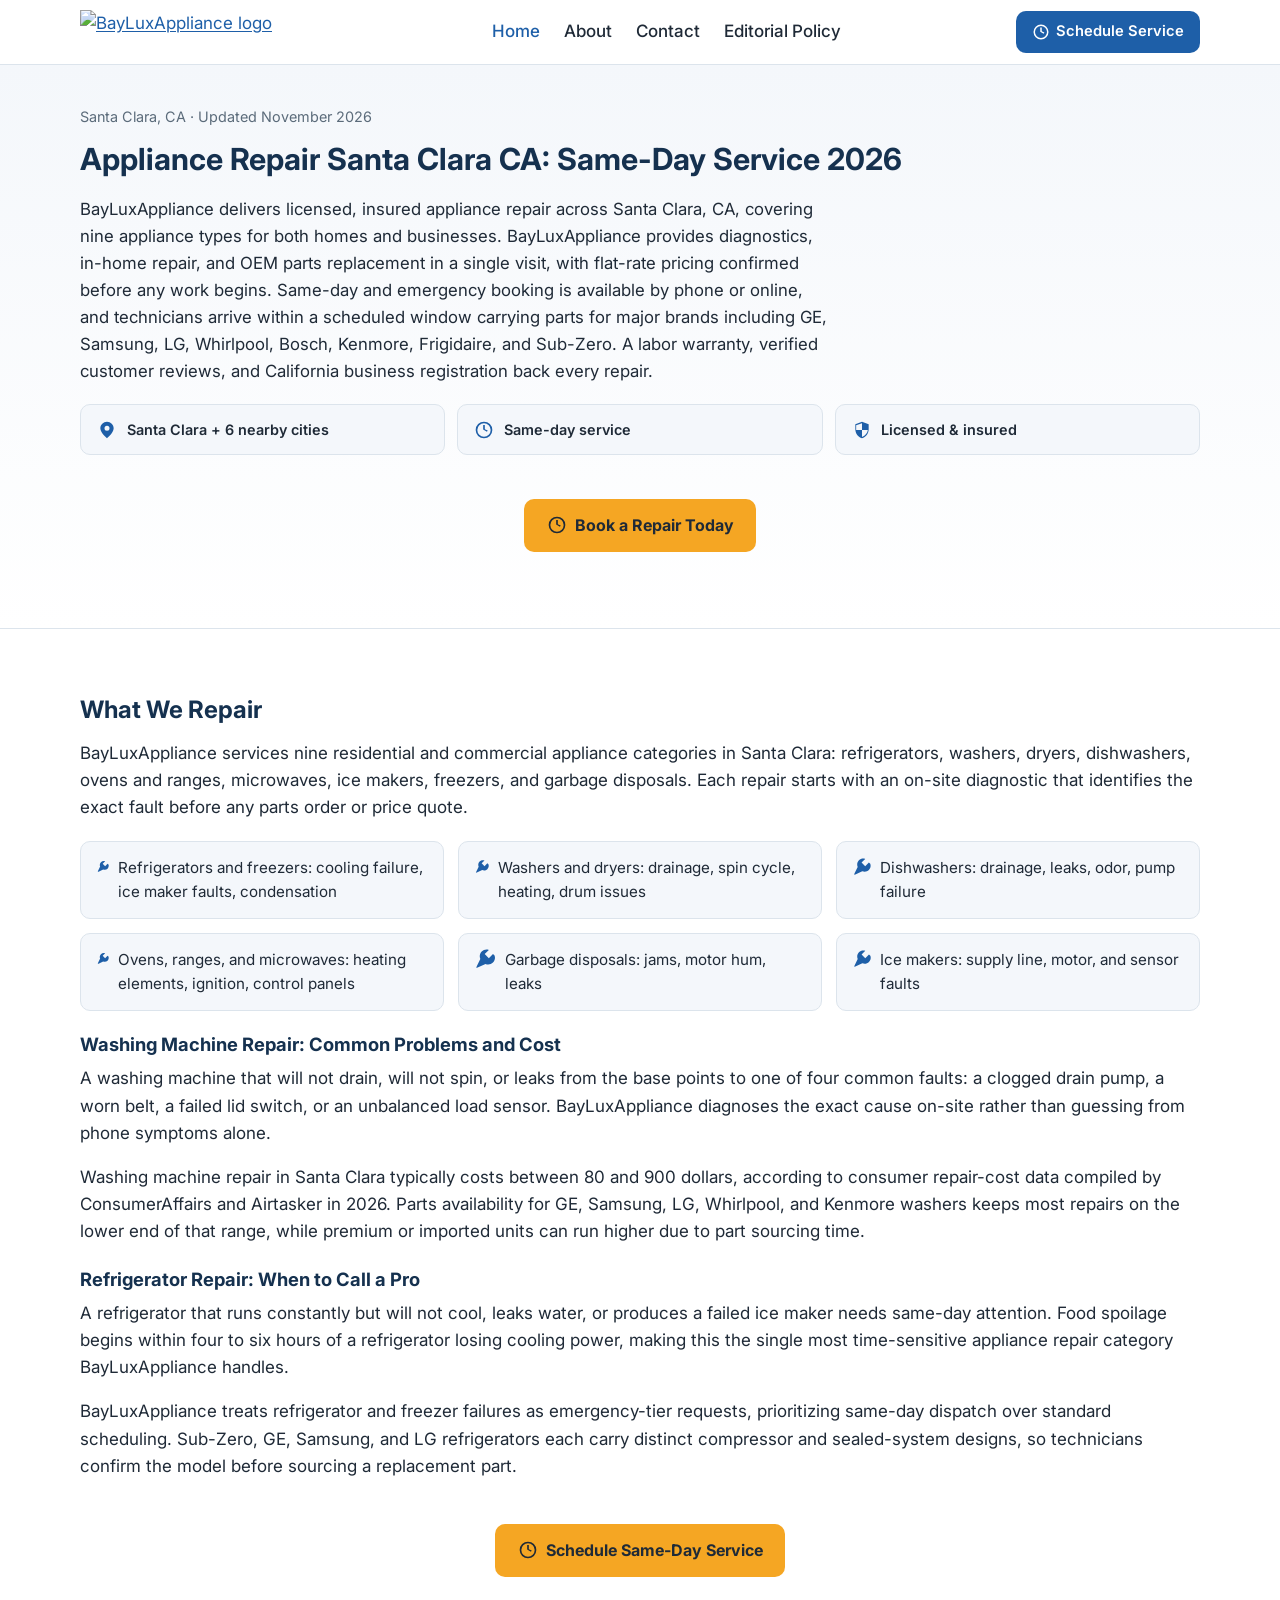
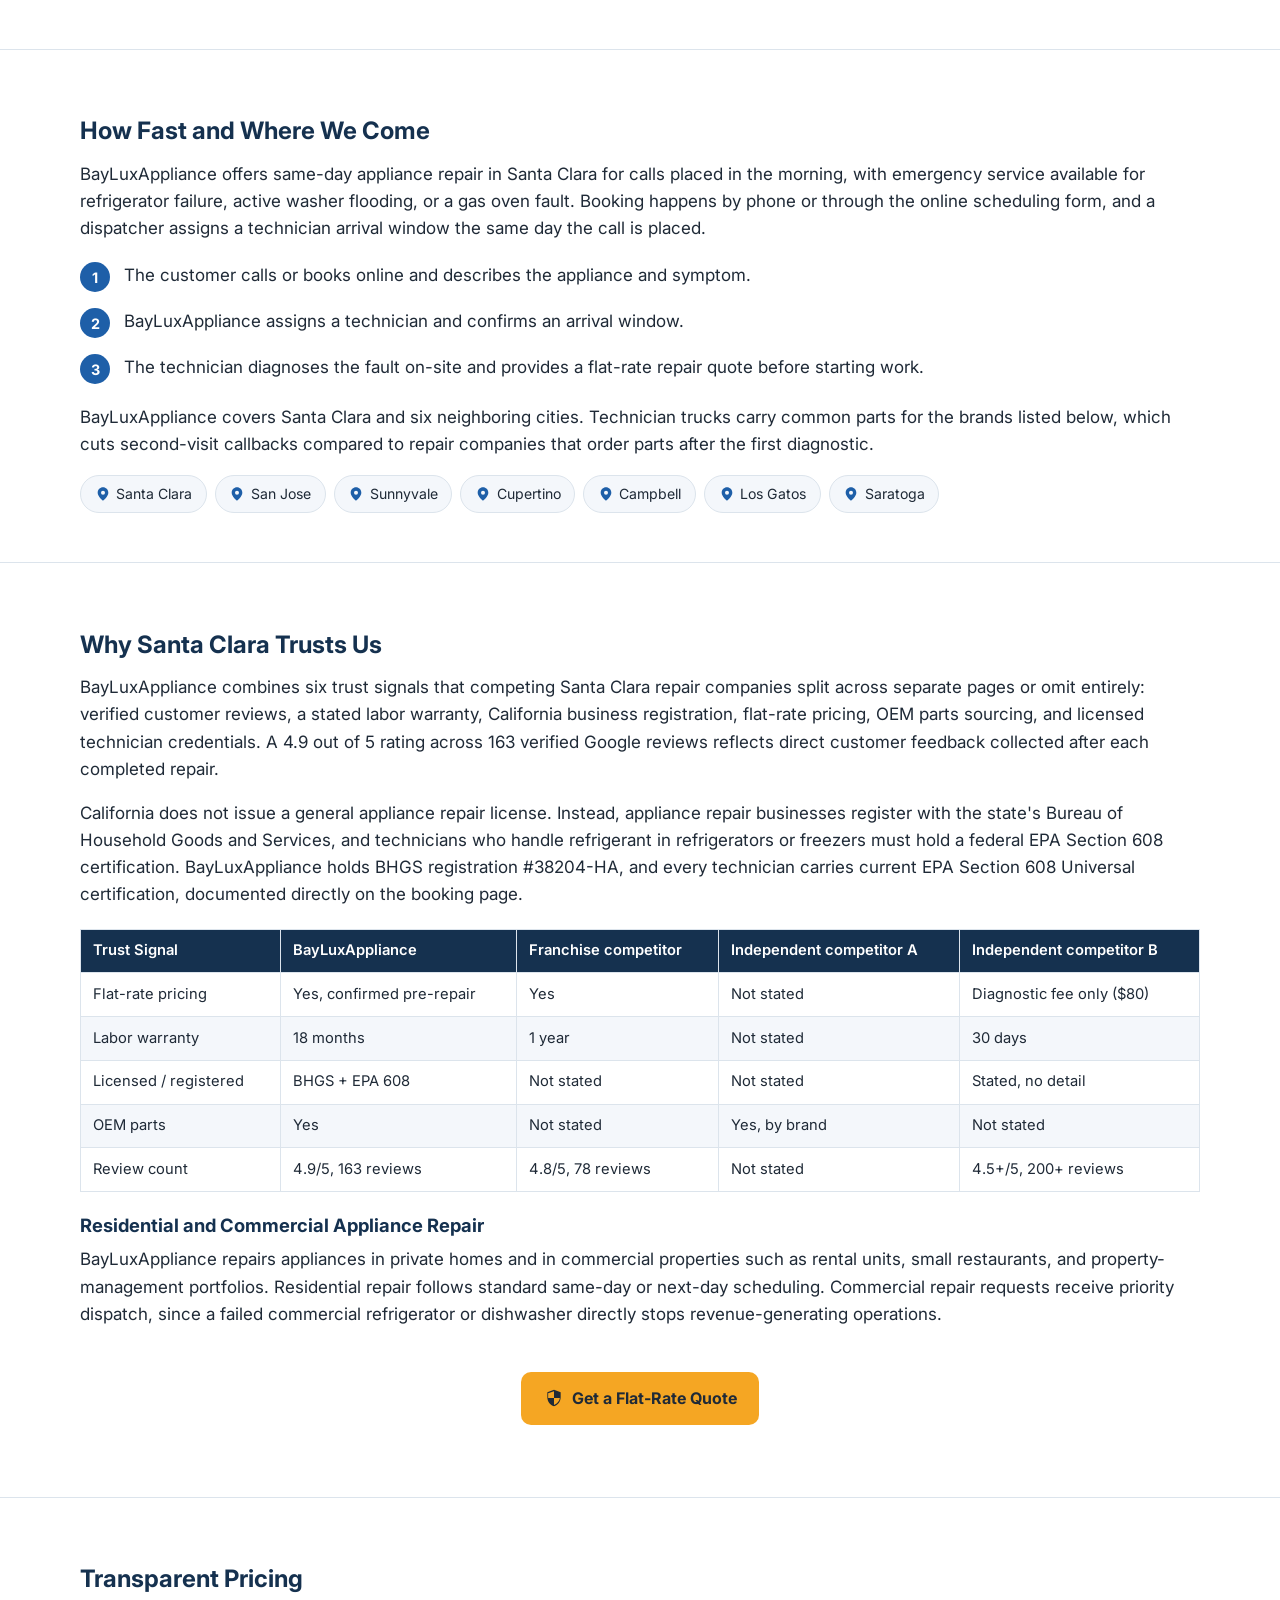
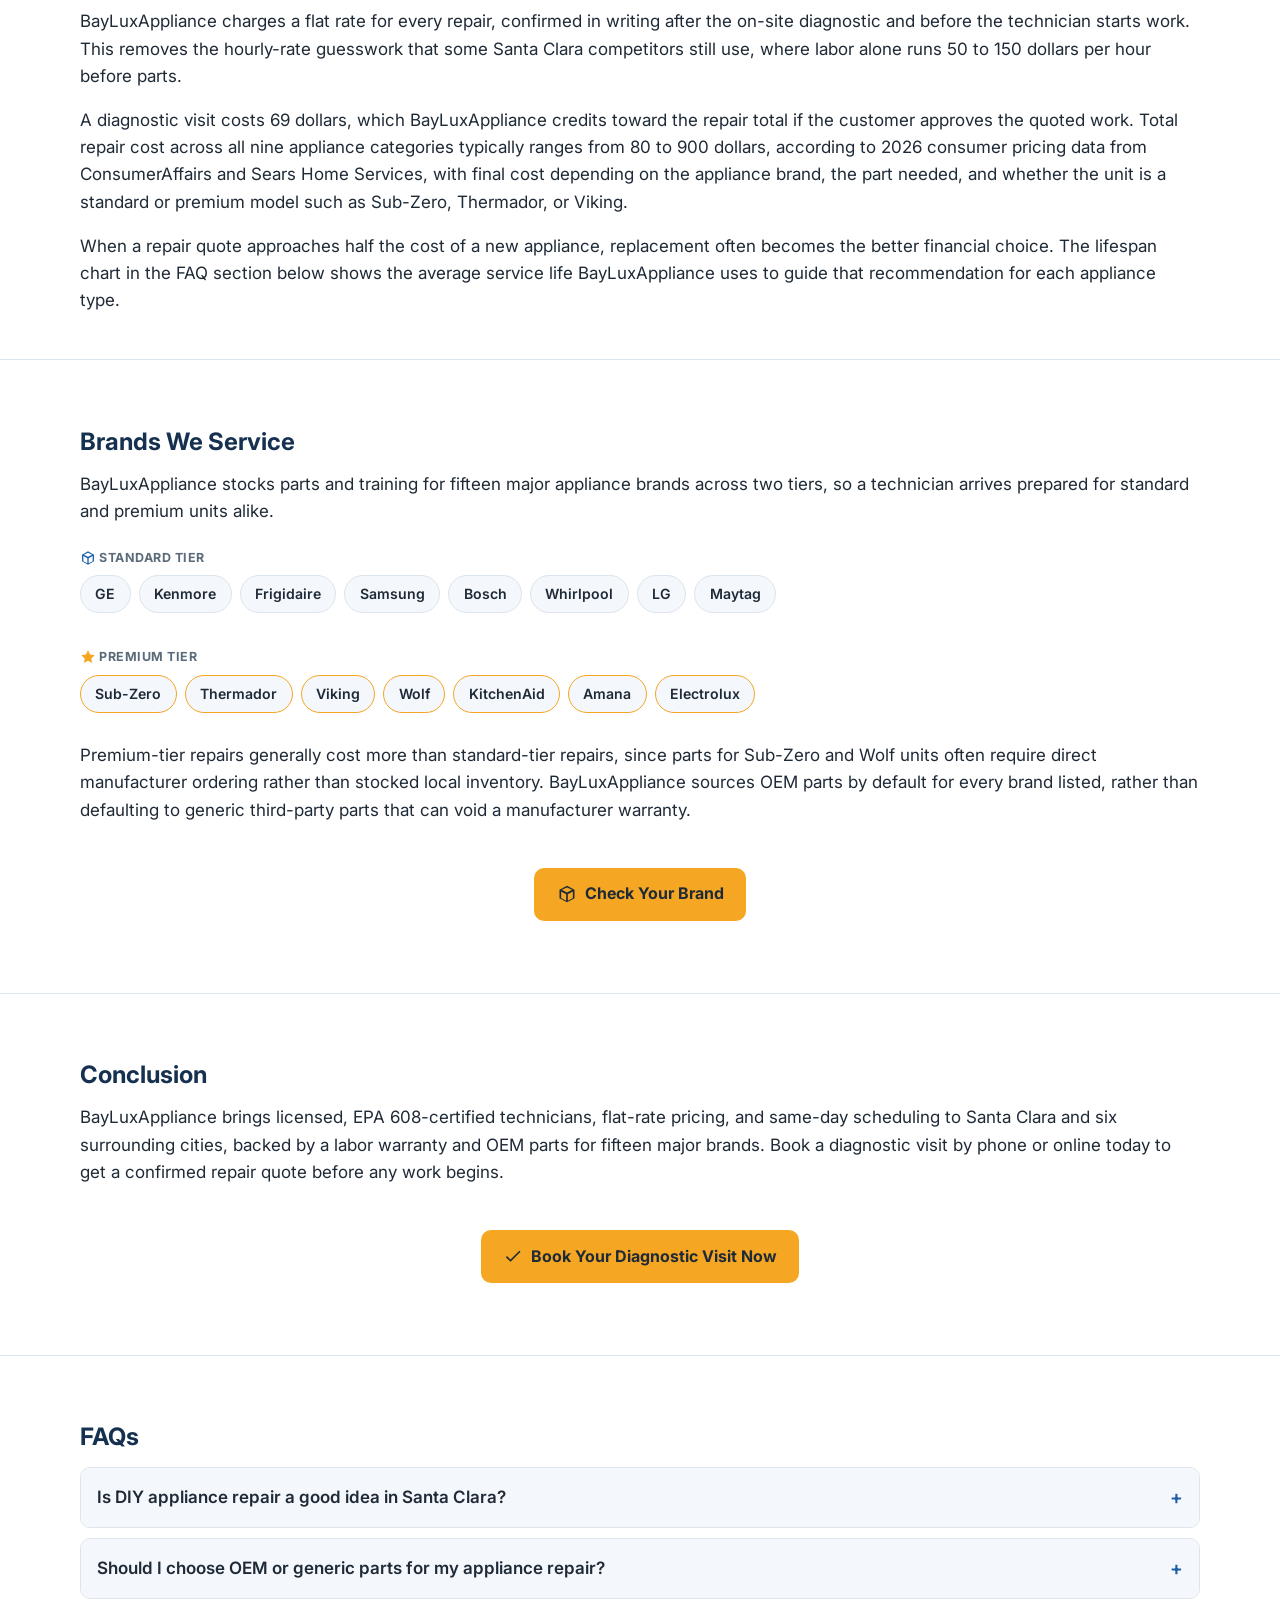
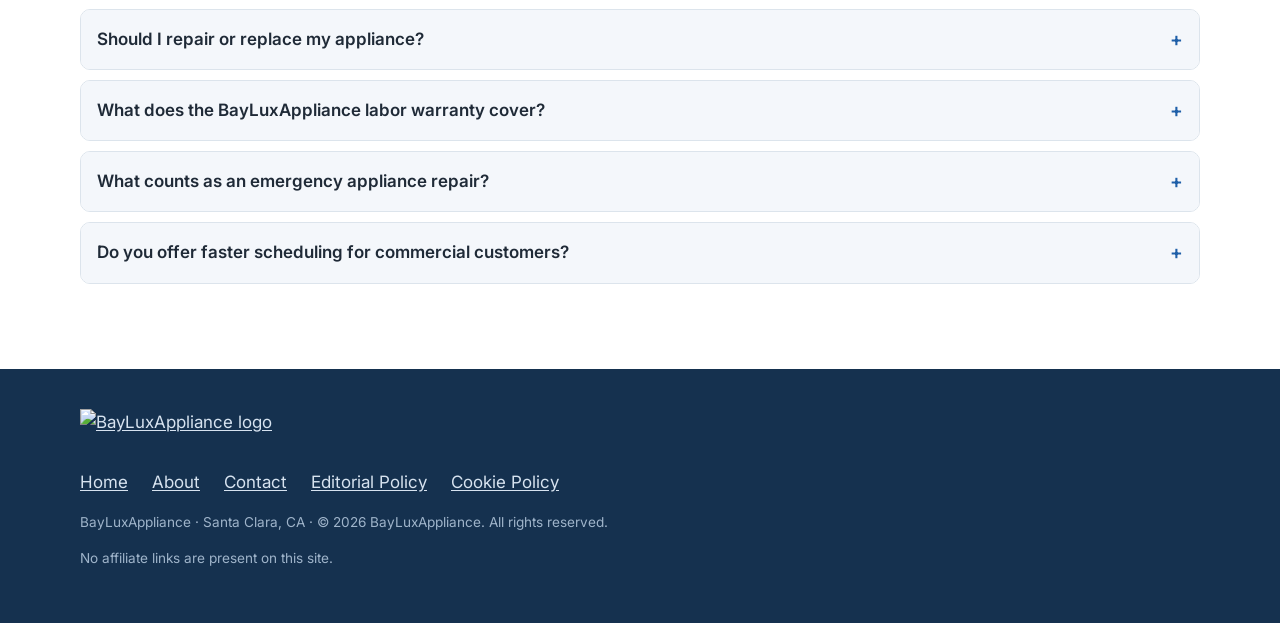
==== index.html @ 7499bbc7 "initial site files" ====
<!doctype html>
<html lang="en">
<head>
<meta charset="utf-8">
<meta name="viewport" content="width=device-width, initial-scale=1">
<title>Santa Clara Appliance Repair | Flat-Rate, Same-Day Techs</title>
<meta name="description" content="Book licensed Santa Clara appliance repair today. Same-day service, flat-rate pricing, parts for every major brand.">
<link rel="canonical" href="https://www.bayluxappliance.com/">
<meta property="og:type" content="website">
<meta property="og:title" content="Santa Clara Appliance Repair | Flat-Rate, Same-Day Techs">
<meta property="og:description" content="Book licensed Santa Clara appliance repair today. Same-day service, flat-rate pricing, parts for every major brand.">
<meta property="og:url" content="https://www.bayluxappliance.com/">
<link rel="icon" type="image/svg+xml" href="images/favicon.svg">
<link rel="stylesheet" href="css/global.css">
<link rel="stylesheet" href="css/ranking.css">
<link rel="preconnect" href="https://fonts.googleapis.com">
<link href="https://fonts.googleapis.com/css2?family=Inter:wght@400;500;600;700&display=swap" rel="stylesheet">
<script type="application/ld+json">
{"@context":"https://schema.org","@type":"Organization","name":"BayLuxAppliance","url":"https://www.bayluxappliance.com/","logo":"https://www.bayluxappliance.com/images/logo.svg","areaServed":["Santa Clara, CA","San Jose, CA","Sunnyvale, CA","Cupertino, CA","Campbell, CA","Los Gatos, CA","Saratoga, CA"]}
</script>
<script type="application/ld+json">
{"@context":"https://schema.org","@type":"WebPage","name":"Appliance Repair Santa Clara CA: Same-Day Service 2026","url":"https://www.bayluxappliance.com/","description":"Book licensed Santa Clara appliance repair today. Same-day service, flat-rate pricing, parts for every major brand.","inLanguage":"en-US","isPartOf":{"@type":"WebSite","name":"BayLuxAppliance","url":"https://www.bayluxappliance.com/"}}
</script>
<script type="application/ld+json">
{"@context":"https://schema.org","@type":"FAQPage","mainEntity":[
{"@type":"Question","name":"Is DIY appliance repair a good idea in Santa Clara?","acceptedAnswer":{"@type":"Answer","text":"DIY repair can void a manufacturer warranty and is not always covered by homeowner insurance. It works for minor fixes only, such as replacing a washing machine lid switch, but gas and electrical appliance faults carry safety risk best left to a licensed technician."}},
{"@type":"Question","name":"Should I choose OEM or generic parts for my appliance repair?","acceptedAnswer":{"@type":"Answer","text":"OEM parts cost more but preserve the manufacturer warranty on brands like GE, Samsung, and Sub-Zero. Generic third-party parts cost less upfront but carry inconsistent warranty coverage and can void the original manufacturer warranty."}},
{"@type":"Question","name":"Should I repair or replace my appliance?","acceptedAnswer":{"@type":"Answer","text":"Replace the appliance once repair cost reaches roughly 50 percent of a new unit's price. Average lifespans guide this decision: washing machine 11 years, clothes dryer 14 years, refrigerator 15 years, electric stove 15 years, dishwasher 10 years, freezer 15 years."}},
{"@type":"Question","name":"What does the BayLuxAppliance labor warranty cover?","acceptedAnswer":{"@type":"Answer","text":"The labor warranty covers both parts and labor on the completed repair. If the same fault recurs within the warranty period, BayLuxAppliance returns at no additional labor charge."}},
{"@type":"Question","name":"What counts as an emergency appliance repair?","acceptedAnswer":{"@type":"Answer","text":"Refrigerator or freezer cooling failure, an actively flooding washer, and a gas oven ignition fault all qualify for emergency same-day dispatch ahead of standard scheduling."}},
{"@type":"Question","name":"Do you offer faster scheduling for commercial customers?","acceptedAnswer":{"@type":"Answer","text":"Yes. Commercial appliance failures receive priority dispatch over standard residential scheduling, since a failed unit in a restaurant or rental property directly halts business operations."}}
]}
</script>
</head>
<body>
<header class="site-header" role="banner">
  <div class="container">
    <a href="/" class="site-logo" aria-label="BayLuxAppliance home">
      <img src="images/logo.svg" alt="BayLuxAppliance logo" class="site-logo__img" height="44" width="238">
    </a>
    <nav class="site-nav" role="navigation" aria-label="Main navigation">
      <a href="/" class="active">Home</a>
      <a href="about/">About</a>
      <a href="contact/">Contact</a>
      <a href="editorial-policy/">Editorial Policy</a>
    </nav>
    <a class="header-cta" href="https://www.appliancepro.care/" rel="noopener">
      <svg class="icon icon--white" viewBox="0 0 24 24" width="18" height="18" aria-hidden="true"><path fill="currentColor" d="M12 2a10 10 0 1 0 0 20 10 10 0 0 0 0-20zm0 2a8 8 0 1 1 0 16 8 8 0 0 1 0-16zm-1 2v5.5l4.5 2.7 1-1.6L13 11V6z"/></svg>
      Schedule Service
    </a>
    <button class="nav-toggle" aria-label="Toggle menu" aria-expanded="false">
      <svg viewBox="0 0 24 24" aria-hidden="true"><path fill="currentColor" d="M3 6h18v2H3zm0 5h18v2H3zm0 5h18v2H3z"/></svg>
    </button>
  </div>
</header>

<main>
<section class="hero">
  <div class="container">
    <p class="hero__meta">Santa Clara, CA &middot; Updated November 2026</p>
    <h1>Appliance Repair Santa Clara CA: Same-Day Service 2026</h1>
    <p class="hero__intro">BayLuxAppliance delivers licensed, insured appliance repair across Santa Clara, CA, covering nine appliance types for both homes and businesses. BayLuxAppliance provides diagnostics, in-home repair, and OEM parts replacement in a single visit, with flat-rate pricing confirmed before any work begins. Same-day and emergency booking is available by phone or online, and technicians arrive within a scheduled window carrying parts for major brands including GE, Samsung, LG, Whirlpool, Bosch, Kenmore, Frigidaire, and Sub-Zero. A labor warranty, verified customer reviews, and California business registration back every repair.</p>
    <div class="trust-badges">
      <span class="trust-badge"><svg class="icon" viewBox="0 0 24 24" width="20" height="20" aria-hidden="true"><path fill="currentColor" d="M12 2c-4.4 0-8 3.6-8 8 0 5.6 8 12 8 12s8-6.4 8-12c0-4.4-3.6-8-8-8zm0 11a3 3 0 1 1 0-6 3 3 0 0 1 0 6z"/></svg> Santa Clara + 6 nearby cities</span>
      <span class="trust-badge"><svg class="icon" viewBox="0 0 24 24" width="20" height="20" aria-hidden="true"><path fill="currentColor" d="M12 2a10 10 0 1 0 0 20 10 10 0 0 0 0-20zm0 2a8 8 0 1 1 0 16 8 8 0 0 1 0-16zm-1 2v5.5l4.5 2.7 1-1.6L13 11V6z"/></svg> Same-day service</span>
      <span class="trust-badge"><svg class="icon" viewBox="0 0 24 24" width="20" height="20" aria-hidden="true"><path fill="currentColor" d="M12 2 4 5v6c0 5 3.4 9.4 8 11 4.6-1.6 8-6 8-11V5zm0 9.99h7c-.5 3.6-2.9 6.8-7 8.3V12H5V6.3l7-2.5z"/></svg> Licensed &amp; insured</span>
    </div>
    <div class="cta-block">
      <a class="cta-button" href="https://www.appliancepro.care/" rel="noopener">
        <svg viewBox="0 0 24 24" width="20" height="20" aria-hidden="true"><path fill="currentColor" d="M12 2a10 10 0 1 0 0 20 10 10 0 0 0 0-20zm0 2a8 8 0 1 1 0 16 8 8 0 0 1 0-16zm-1 2v5.5l4.5 2.7 1-1.6L13 11V6z"/></svg>
        Book a Repair Today
      </a>
    </div>
  </div>
</section>

<section class="page-section">
  <div class="container">
    <h2>What We Repair</h2>
    <p>BayLuxAppliance services nine residential and commercial appliance categories in Santa Clara: refrigerators, washers, dryers, dishwashers, ovens and ranges, microwaves, ice makers, freezers, and garbage disposals. Each repair starts with an on-site diagnostic that identifies the exact fault before any parts order or price quote.</p>
    <ul class="service-grid">
      <li><svg class="icon" viewBox="0 0 24 24" width="20" height="20" aria-hidden="true"><path fill="currentColor" d="M21.7 7.3 16.7 12.3 11.7 7.3 16.7 2.3c-2.9-1.1-6.3-.4-8.6 1.9-2.4 2.4-3 6-1.7 9L2 22.4 1.6 24l1.6-.4 9.5-4.4c3 1.3 6.6.7 9-1.7 2.3-2.3 3-5.7 1.9-8.6z"/></svg> Refrigerators and freezers: cooling failure, ice maker faults, condensation</li>
      <li><svg class="icon" viewBox="0 0 24 24" width="20" height="20" aria-hidden="true"><path fill="currentColor" d="M21.7 7.3 16.7 12.3 11.7 7.3 16.7 2.3c-2.9-1.1-6.3-.4-8.6 1.9-2.4 2.4-3 6-1.7 9L2 22.4 1.6 24l1.6-.4 9.5-4.4c3 1.3 6.6.7 9-1.7 2.3-2.3 3-5.7 1.9-8.6z"/></svg> Washers and dryers: drainage, spin cycle, heating, drum issues</li>
      <li><svg class="icon" viewBox="0 0 24 24" width="20" height="20" aria-hidden="true"><path fill="currentColor" d="M21.7 7.3 16.7 12.3 11.7 7.3 16.7 2.3c-2.9-1.1-6.3-.4-8.6 1.9-2.4 2.4-3 6-1.7 9L2 22.4 1.6 24l1.6-.4 9.5-4.4c3 1.3 6.6.7 9-1.7 2.3-2.3 3-5.7 1.9-8.6z"/></svg> Dishwashers: drainage, leaks, odor, pump failure</li>
      <li><svg class="icon" viewBox="0 0 24 24" width="20" height="20" aria-hidden="true"><path fill="currentColor" d="M21.7 7.3 16.7 12.3 11.7 7.3 16.7 2.3c-2.9-1.1-6.3-.4-8.6 1.9-2.4 2.4-3 6-1.7 9L2 22.4 1.6 24l1.6-.4 9.5-4.4c3 1.3 6.6.7 9-1.7 2.3-2.3 3-5.7 1.9-8.6z"/></svg> Ovens, ranges, and microwaves: heating elements, ignition, control panels</li>
      <li><svg class="icon" viewBox="0 0 24 24" width="20" height="20" aria-hidden="true"><path fill="currentColor" d="M21.7 7.3 16.7 12.3 11.7 7.3 16.7 2.3c-2.9-1.1-6.3-.4-8.6 1.9-2.4 2.4-3 6-1.7 9L2 22.4 1.6 24l1.6-.4 9.5-4.4c3 1.3 6.6.7 9-1.7 2.3-2.3 3-5.7 1.9-8.6z"/></svg> Garbage disposals: jams, motor hum, leaks</li>
      <li><svg class="icon" viewBox="0 0 24 24" width="20" height="20" aria-hidden="true"><path fill="currentColor" d="M21.7 7.3 16.7 12.3 11.7 7.3 16.7 2.3c-2.9-1.1-6.3-.4-8.6 1.9-2.4 2.4-3 6-1.7 9L2 22.4 1.6 24l1.6-.4 9.5-4.4c3 1.3 6.6.7 9-1.7 2.3-2.3 3-5.7 1.9-8.6z"/></svg> Ice makers: supply line, motor, and sensor faults</li>
    </ul>

    <h3>Washing Machine Repair: Common Problems and Cost</h3>
    <p>A washing machine that will not drain, will not spin, or leaks from the base points to one of four common faults: a clogged drain pump, a worn belt, a failed lid switch, or an unbalanced load sensor. BayLuxAppliance diagnoses the exact cause on-site rather than guessing from phone symptoms alone.</p>
    <p>Washing machine repair in Santa Clara typically costs between 80 and 900 dollars, according to consumer repair-cost data compiled by ConsumerAffairs and Airtasker in 2026. Parts availability for GE, Samsung, LG, Whirlpool, and Kenmore washers keeps most repairs on the lower end of that range, while premium or imported units can run higher due to part sourcing time.</p>

    <h3>Refrigerator Repair: When to Call a Pro</h3>
    <p>A refrigerator that runs constantly but will not cool, leaks water, or produces a failed ice maker needs same-day attention. Food spoilage begins within four to six hours of a refrigerator losing cooling power, making this the single most time-sensitive appliance repair category BayLuxAppliance handles.</p>
    <p>BayLuxAppliance treats refrigerator and freezer failures as emergency-tier requests, prioritizing same-day dispatch over standard scheduling. Sub-Zero, GE, Samsung, and LG refrigerators each carry distinct compressor and sealed-system designs, so technicians confirm the model before sourcing a replacement part.</p>

    <div class="cta-block">
      <a class="cta-button" href="https://www.appliancepro.care/" rel="noopener">
        <svg viewBox="0 0 24 24" width="20" height="20" aria-hidden="true"><path fill="currentColor" d="M12 2a10 10 0 1 0 0 20 10 10 0 0 0 0-20zm0 2a8 8 0 1 1 0 16 8 8 0 0 1 0-16zm-1 2v5.5l4.5 2.7 1-1.6L13 11V6z"/></svg>
        Schedule Same-Day Service
      </a>
    </div>
  </div>
</section>

<section class="page-section">
  <div class="container">
    <h2>How Fast and Where We Come</h2>
    <p>BayLuxAppliance offers same-day appliance repair in Santa Clara for calls placed in the morning, with emergency service available for refrigerator failure, active washer flooding, or a gas oven fault. Booking happens by phone or through the online scheduling form, and a dispatcher assigns a technician arrival window the same day the call is placed.</p>
    <ol class="steps">
      <li>The customer calls or books online and describes the appliance and symptom.</li>
      <li>BayLuxAppliance assigns a technician and confirms an arrival window.</li>
      <li>The technician diagnoses the fault on-site and provides a flat-rate repair quote before starting work.</li>
    </ol>
    <p>BayLuxAppliance covers Santa Clara and six neighboring cities. Technician trucks carry common parts for the brands listed below, which cuts second-visit callbacks compared to repair companies that order parts after the first diagnostic.</p>
    <ul class="area-chip-list">
      <li class="area-chip"><svg class="icon" viewBox="0 0 24 24" width="16" height="16" aria-hidden="true"><path fill="currentColor" d="M12 2c-4.4 0-8 3.6-8 8 0 5.6 8 12 8 12s8-6.4 8-12c0-4.4-3.6-8-8-8zm0 11a3 3 0 1 1 0-6 3 3 0 0 1 0 6z"/></svg> Santa Clara</li>
      <li class="area-chip"><svg class="icon" viewBox="0 0 24 24" width="16" height="16" aria-hidden="true"><path fill="currentColor" d="M12 2c-4.4 0-8 3.6-8 8 0 5.6 8 12 8 12s8-6.4 8-12c0-4.4-3.6-8-8-8zm0 11a3 3 0 1 1 0-6 3 3 0 0 1 0 6z"/></svg> San Jose</li>
      <li class="area-chip"><svg class="icon" viewBox="0 0 24 24" width="16" height="16" aria-hidden="true"><path fill="currentColor" d="M12 2c-4.4 0-8 3.6-8 8 0 5.6 8 12 8 12s8-6.4 8-12c0-4.4-3.6-8-8-8zm0 11a3 3 0 1 1 0-6 3 3 0 0 1 0 6z"/></svg> Sunnyvale</li>
      <li class="area-chip"><svg class="icon" viewBox="0 0 24 24" width="16" height="16" aria-hidden="true"><path fill="currentColor" d="M12 2c-4.4 0-8 3.6-8 8 0 5.6 8 12 8 12s8-6.4 8-12c0-4.4-3.6-8-8-8zm0 11a3 3 0 1 1 0-6 3 3 0 0 1 0 6z"/></svg> Cupertino</li>
      <li class="area-chip"><svg class="icon" viewBox="0 0 24 24" width="16" height="16" aria-hidden="true"><path fill="currentColor" d="M12 2c-4.4 0-8 3.6-8 8 0 5.6 8 12 8 12s8-6.4 8-12c0-4.4-3.6-8-8-8zm0 11a3 3 0 1 1 0-6 3 3 0 0 1 0 6z"/></svg> Campbell</li>
      <li class="area-chip"><svg class="icon" viewBox="0 0 24 24" width="16" height="16" aria-hidden="true"><path fill="currentColor" d="M12 2c-4.4 0-8 3.6-8 8 0 5.6 8 12 8 12s8-6.4 8-12c0-4.4-3.6-8-8-8zm0 11a3 3 0 1 1 0-6 3 3 0 0 1 0 6z"/></svg> Los Gatos</li>
      <li class="area-chip"><svg class="icon" viewBox="0 0 24 24" width="16" height="16" aria-hidden="true"><path fill="currentColor" d="M12 2c-4.4 0-8 3.6-8 8 0 5.6 8 12 8 12s8-6.4 8-12c0-4.4-3.6-8-8-8zm0 11a3 3 0 1 1 0-6 3 3 0 0 1 0 6z"/></svg> Saratoga</li>
    </ul>
  </div>
</section>

<section class="page-section">
  <div class="container">
    <h2>Why Santa Clara Trusts Us</h2>
    <p>BayLuxAppliance combines six trust signals that competing Santa Clara repair companies split across separate pages or omit entirely: verified customer reviews, a stated labor warranty, California business registration, flat-rate pricing, OEM parts sourcing, and licensed technician credentials. A 4.9 out of 5 rating across 163 verified Google reviews reflects direct customer feedback collected after each completed repair.</p>
    <p>California does not issue a general appliance repair license. Instead, appliance repair businesses register with the state's Bureau of Household Goods and Services, and technicians who handle refrigerant in refrigerators or freezers must hold a federal EPA Section 608 certification. BayLuxAppliance holds BHGS registration #38204-HA, and every technician carries current EPA Section 608 Universal certification, documented directly on the booking page.</p>

    <div class="table-wrap">
      <table class="data-table">
        <thead>
          <tr><th>Trust Signal</th><th>BayLuxAppliance</th><th>Franchise competitor</th><th>Independent competitor A</th><th>Independent competitor B</th></tr>
        </thead>
        <tbody>
          <tr><td>Flat-rate pricing</td><td>Yes, confirmed pre-repair</td><td>Yes</td><td>Not stated</td><td>Diagnostic fee only ($80)</td></tr>
          <tr><td>Labor warranty</td><td>18 months</td><td>1 year</td><td>Not stated</td><td>30 days</td></tr>
          <tr><td>Licensed / registered</td><td>BHGS + EPA 608</td><td>Not stated</td><td>Not stated</td><td>Stated, no detail</td></tr>
          <tr><td>OEM parts</td><td>Yes</td><td>Not stated</td><td>Yes, by brand</td><td>Not stated</td></tr>
          <tr><td>Review count</td><td>4.9/5, 163 reviews</td><td>4.8/5, 78 reviews</td><td>Not stated</td><td>4.5+/5, 200+ reviews</td></tr>
        </tbody>
      </table>
    </div>

    <h3>Residential and Commercial Appliance Repair</h3>
    <p>BayLuxAppliance repairs appliances in private homes and in commercial properties such as rental units, small restaurants, and property-management portfolios. Residential repair follows standard same-day or next-day scheduling. Commercial repair requests receive priority dispatch, since a failed commercial refrigerator or dishwasher directly stops revenue-generating operations.</p>

    <div class="cta-block">
      <a class="cta-button" href="https://www.appliancepro.care/" rel="noopener">
        <svg viewBox="0 0 24 24" width="20" height="20" aria-hidden="true"><path fill="currentColor" d="M12 2 4 5v6c0 5 3.4 9.4 8 11 4.6-1.6 8-6 8-11V5zm0 9.99h7c-.5 3.6-2.9 6.8-7 8.3V12H5V6.3l7-2.5z"/></svg>
        Get a Flat-Rate Quote
      </a>
    </div>
  </div>
</section>

<section class="page-section">
  <div class="container">
    <h2>Transparent Pricing</h2>
    <p>BayLuxAppliance charges a flat rate for every repair, confirmed in writing after the on-site diagnostic and before the technician starts work. This removes the hourly-rate guesswork that some Santa Clara competitors still use, where labor alone runs 50 to 150 dollars per hour before parts.</p>
    <p>A diagnostic visit costs 69 dollars, which BayLuxAppliance credits toward the repair total if the customer approves the quoted work. Total repair cost across all nine appliance categories typically ranges from 80 to 900 dollars, according to 2026 consumer pricing data from ConsumerAffairs and Sears Home Services, with final cost depending on the appliance brand, the part needed, and whether the unit is a standard or premium model such as Sub-Zero, Thermador, or Viking.</p>
    <p>When a repair quote approaches half the cost of a new appliance, replacement often becomes the better financial choice. The lifespan chart in the FAQ section below shows the average service life BayLuxAppliance uses to guide that recommendation for each appliance type.</p>
  </div>
</section>

<section class="page-section">
  <div class="container">
    <h2>Brands We Service</h2>
    <p>BayLuxAppliance stocks parts and training for fifteen major appliance brands across two tiers, so a technician arrives prepared for standard and premium units alike.</p>

    <div class="brand-tier">
      <span class="brand-tier__label"><svg class="icon" viewBox="0 0 24 24" width="16" height="16" aria-hidden="true"><path fill="currentColor" d="M12 2 3 7v10l9 5 9-5V7zm0 2.3L18.2 7 12 10.3 5.8 7zM5 9l6 3.3V20l-6-3.3zm14 0v7.7L13 20v-7.7z"/></svg> Standard tier</span>
      <ul class="brand-chip-list">
        <li class="brand-chip">GE</li><li class="brand-chip">Kenmore</li><li class="brand-chip">Frigidaire</li>
        <li class="brand-chip">Samsung</li><li class="brand-chip">Bosch</li><li class="brand-chip">Whirlpool</li>
        <li class="brand-chip">LG</li><li class="brand-chip">Maytag</li>
      </ul>
    </div>
    <div class="brand-tier">
      <span class="brand-tier__label"><svg class="icon icon--accent" viewBox="0 0 24 24" width="16" height="16" aria-hidden="true"><path fill="currentColor" d="m12 2 3.1 6.3 6.9 1-5 4.9 1.2 6.9L12 17.8 5.8 21.1 7 14.2l-5-4.9 6.9-1z"/></svg> Premium tier</span>
      <ul class="brand-chip-list">
        <li class="brand-chip brand-chip--premium">Sub-Zero</li><li class="brand-chip brand-chip--premium">Thermador</li>
        <li class="brand-chip brand-chip--premium">Viking</li><li class="brand-chip brand-chip--premium">Wolf</li>
        <li class="brand-chip brand-chip--premium">KitchenAid</li><li class="brand-chip brand-chip--premium">Amana</li>
        <li class="brand-chip brand-chip--premium">Electrolux</li>
      </ul>
    </div>
    <p>Premium-tier repairs generally cost more than standard-tier repairs, since parts for Sub-Zero and Wolf units often require direct manufacturer ordering rather than stocked local inventory. BayLuxAppliance sources OEM parts by default for every brand listed, rather than defaulting to generic third-party parts that can void a manufacturer warranty.</p>

    <div class="cta-block">
      <a class="cta-button" href="https://www.appliancepro.care/" rel="noopener">
        <svg viewBox="0 0 24 24" width="20" height="20" aria-hidden="true"><path fill="currentColor" d="M12 2 3 7v10l9 5 9-5V7zm0 2.3L18.2 7 12 10.3 5.8 7zM5 9l6 3.3V20l-6-3.3zm14 0v7.7L13 20v-7.7z"/></svg>
        Check Your Brand
      </a>
    </div>
  </div>
</section>

<section class="page-section">
  <div class="container">
    <h2>Conclusion</h2>
    <p>BayLuxAppliance brings licensed, EPA 608-certified technicians, flat-rate pricing, and same-day scheduling to Santa Clara and six surrounding cities, backed by a labor warranty and OEM parts for fifteen major brands. Book a diagnostic visit by phone or online today to get a confirmed repair quote before any work begins.</p>
    <div class="cta-block">
      <a class="cta-button" href="https://www.appliancepro.care/" rel="noopener">
        <svg viewBox="0 0 24 24" width="20" height="20" aria-hidden="true"><path fill="currentColor" d="M9.0 16.2 4.8 12l-1.4 1.4L9 19 21 7l-1.4-1.4z"/></svg>
        Book Your Diagnostic Visit Now
      </a>
    </div>
  </div>
</section>

<section class="page-section">
  <div class="container">
    <h2>FAQs</h2>

    <details class="faq-item">
      <summary>Is DIY appliance repair a good idea in Santa Clara?</summary>
      <p>DIY repair can void a manufacturer warranty and is not always covered by homeowner insurance. It works for minor fixes only, such as replacing a washing machine lid switch, but gas and electrical appliance faults carry safety risk best left to a licensed technician.</p>
    </details>

    <details class="faq-item">
      <summary>Should I choose OEM or generic parts for my appliance repair?</summary>
      <p>OEM parts cost more but preserve the manufacturer warranty on brands like GE, Samsung, and Sub-Zero. Generic third-party parts cost less upfront but carry inconsistent warranty coverage and can void the original manufacturer warranty.</p>
    </details>

    <details class="faq-item">
      <summary>Should I repair or replace my appliance?</summary>
      <p>Replace the appliance once repair cost reaches roughly 50 percent of a new unit's price. Average lifespans guide this decision, shown in the table below.</p>
      <div class="table-wrap">
        <table class="data-table">
          <thead><tr><th>Appliance</th><th>Average Lifespan</th></tr></thead>
          <tbody>
            <tr><td>Washing machine</td><td>11 years</td></tr>
            <tr><td>Clothes dryer</td><td>14 years</td></tr>
            <tr><td>Refrigerator</td><td>15 years</td></tr>
            <tr><td>Electric stove / gas oven</td><td>15 years</td></tr>
            <tr><td>Dishwasher</td><td>10 years</td></tr>
            <tr><td>Freezer</td><td>15 years</td></tr>
          </tbody>
        </table>
      </div>
    </details>

    <details class="faq-item">
      <summary>What does the BayLuxAppliance labor warranty cover?</summary>
      <p>An 18-month labor and parts warranty covers every completed repair. If the same fault recurs within that window, BayLuxAppliance returns at no additional labor charge.</p>
    </details>

    <details class="faq-item">
      <summary>What counts as an emergency appliance repair?</summary>
      <p>Refrigerator or freezer cooling failure, an actively flooding washer, and a gas oven ignition fault all qualify for emergency same-day dispatch ahead of standard scheduling.</p>
    </details>

    <details class="faq-item">
      <summary>Do you offer faster scheduling for commercial customers?</summary>
      <p>Yes. Commercial appliance failures receive priority dispatch over standard residential scheduling, since a failed unit in a restaurant or rental property directly halts business operations.</p>
    </details>
  </div>
</section>

</main>
<footer class="site-footer" role="contentinfo">
  <div class="container">
    <a href="/" class="site-logo" aria-label="BayLuxAppliance home">
      <img src="images/logo-footer.svg" alt="BayLuxAppliance logo" class="site-logo__img" height="36" width="195">
    </a>
    <ul class="footer-links">
      <li><a href="/">Home</a></li>
      <li><a href="about/">About</a></li>
      <li><a href="contact/">Contact</a></li>
      <li><a href="editorial-policy/">Editorial Policy</a></li>
      <li><a href="cookie-policy/">Cookie Policy</a></li>
    </ul>
    <p class="footer-note">BayLuxAppliance &middot; Santa Clara, CA &middot; &copy; 2026 BayLuxAppliance. All rights reserved.</p>
    <p class="footer-note">No affiliate links are present on this site.</p>
  </div>
</footer>

<script src="js/nav.js"></script>
</body>
</html>
---- css/global.css ----
:root {
  --max-width: 1160px;
  --color-primary: #1E5FA8;
  --color-primary-dark: #15314F;
  --color-accent: #F5A623;
  --color-text: #1F2A37;
  --color-muted: #5B6B7A;
  --color-bg: #FFFFFF;
  --color-bg-alt: #F4F7FB;
  --color-border: #DCE4EC;
  --radius: 10px;
  --font-base: 'Inter', -apple-system, BlinkMacSystemFont, 'Segoe UI', Arial, sans-serif;
}

*, *::before, *::after { box-sizing: border-box; }

html { -webkit-text-size-adjust: 100%; }

body {
  margin: 0;
  font-family: var(--font-base);
  font-size: 17px;
  line-height: 1.6;
  color: var(--color-text);
  background: var(--color-bg);
}

h1, h2, h3, h4 {
  font-family: var(--font-base);
  font-weight: 700;
  color: var(--color-primary-dark);
  line-height: 1.25;
}

h1 { font-size: 1.9rem; margin: 0 0 0.6em; }
h2 { font-size: 1.5rem; margin: 1.6em 0 0.6em; }
h3 { font-size: 1.15rem; margin: 1.2em 0 0.5em; }

p { margin: 0 0 1em; }

a { color: var(--color-primary); text-decoration: underline; text-underline-offset: 2px; }
a:hover { color: var(--color-primary-dark); }

.container {
  max-width: var(--max-width);
  margin: 0 auto;
  padding: 0 1.25rem;
}

ul, ol { padding-left: 1.3em; }
li { margin-bottom: 0.4em; }

img { max-width: 100%; height: auto; }

/* Header */
.site-header {
  border-bottom: 1px solid var(--color-border);
  background: var(--color-bg);
  position: sticky;
  top: 0;
  z-index: 50;
}
.site-header .container {
  height: 64px;
  display: flex;
  align-items: center;
  justify-content: space-between;
  gap: 1rem;
}
.site-logo { display: flex; align-items: center; }
.site-logo__img { height: 44px; width: auto; display: block; }

.site-nav { display: none; }
.site-nav.is-open {
  display: flex;
  flex-direction: column;
  position: absolute;
  top: 64px; left: 0; right: 0;
  background: var(--color-bg);
  border-bottom: 1px solid var(--color-border);
  padding: 0.5rem 1.25rem 1rem;
}
.site-nav a { padding: 0.6rem 0; color: var(--color-text); text-decoration: none; font-weight: 500; }
.site-nav a.active { color: var(--color-primary); }

.nav-toggle {
  display: inline-flex;
  align-items: center;
  justify-content: center;
  width: 40px; height: 40px;
  border: 1px solid var(--color-border);
  border-radius: var(--radius);
  background: var(--color-bg);
  cursor: pointer;
}
.nav-toggle svg { width: 20px; height: 20px; color: var(--color-primary-dark); }

.header-cta {
  display: inline-flex;
  align-items: center;
  gap: 0.4rem;
  background: var(--color-primary);
  color: #fff;
  padding: 0.55rem 1rem;
  border-radius: var(--radius);
  font-weight: 600;
  font-size: 0.92rem;
  text-decoration: none;
  white-space: nowrap;
}
.header-cta:hover { background: var(--color-primary-dark); color: #fff; }

@media (min-width: 768px) {
  .site-nav {
    display: flex;
    flex-direction: row;
    position: static;
    border: none;
    padding: 0;
    gap: 1.5rem;
  }
  .nav-toggle { display: none; }
}

/* Footer */
.site-footer {
  background: var(--color-primary-dark);
  color: #D7E3F0;
  margin-top: 3rem;
}
.site-footer .container { padding-top: 2.5rem; padding-bottom: 2.5rem; }
.site-footer a { color: #D7E3F0; text-decoration: underline; }
.site-footer .footer-links { display: flex; flex-wrap: wrap; gap: 1rem 1.5rem; margin: 1rem 0; padding: 0; list-style: none; }
.site-footer .footer-links li { margin: 0; }
.footer-note { font-size: 0.85rem; color: #9FB4CA; }

/* Icons */
.icon { display: inline-block; vertical-align: -4px; color: var(--color-primary); }
.icon--accent { color: var(--color-accent); }
.icon--white { color: #fff; }
---- css/ranking.css ----
/* Hero */
.hero {
  background: linear-gradient(180deg, var(--color-bg-alt) 0%, var(--color-bg) 100%);
  padding: 2.5rem 0 2rem;
  border-bottom: 1px solid var(--color-border);
}
.hero__meta {
  color: var(--color-muted);
  font-size: 0.9rem;
  margin-bottom: 0.75rem;
}
.hero__intro { font-size: 1.05rem; max-width: 68ch; }

/* CTA buttons */
.cta-button {
  display: inline-flex;
  align-items: center;
  gap: 0.5rem;
  background: var(--color-accent);
  color: #1F2A37;
  padding: 0.85rem 1.4rem;
  border-radius: var(--radius);
  font-weight: 700;
  font-size: 1rem;
  text-decoration: none;
  margin: 1rem 0;
}
.cta-button:hover { background: #e2941a; color: #1F2A37; }
.cta-block { text-align: center; margin: 1.75rem 0; }

/* Service grid */
.service-grid {
  display: grid;
  grid-template-columns: repeat(2, 1fr);
  gap: 0.9rem;
  list-style: none;
  padding: 0;
  margin: 1.25rem 0;
}
.service-grid li {
  display: flex;
  align-items: flex-start;
  gap: 0.6rem;
  background: var(--color-bg-alt);
  border: 1px solid var(--color-border);
  border-radius: var(--radius);
  padding: 0.85rem 1rem;
  margin: 0;
  font-size: 0.95rem;
}
@media (min-width: 768px) {
  .service-grid { grid-template-columns: repeat(3, 1fr); }
}

/* Steps */
.steps { list-style: none; padding: 0; margin: 1.25rem 0; counter-reset: step; }
.steps li {
  display: flex;
  gap: 0.9rem;
  margin-bottom: 1rem;
}
.steps li::before {
  counter-increment: step;
  content: counter(step);
  flex: none;
  width: 30px; height: 30px;
  border-radius: 50%;
  background: var(--color-primary);
  color: #fff;
  display: flex; align-items: center; justify-content: center;
  font-weight: 700; font-size: 0.9rem;
}

/* Trust badges */
.trust-badges {
  display: grid;
  grid-template-columns: repeat(2, 1fr);
  gap: 0.75rem;
  margin: 1.25rem 0;
}
.trust-badge {
  display: flex;
  align-items: center;
  gap: 0.6rem;
  background: var(--color-bg-alt);
  border: 1px solid var(--color-border);
  border-radius: var(--radius);
  padding: 0.8rem 1rem;
  font-size: 0.9rem;
  font-weight: 600;
}
@media (min-width: 768px) {
  .trust-badges { grid-template-columns: repeat(3, 1fr); }
}

/* Tables */
.table-wrap { overflow-x: auto; margin: 1.25rem 0; }
table.data-table {
  width: 100%;
  border-collapse: collapse;
  min-width: 560px;
  font-size: 0.92rem;
}
table.data-table th, table.data-table td {
  border: 1px solid var(--color-border);
  padding: 0.6rem 0.75rem;
  text-align: left;
}
table.data-table th {
  background: var(--color-primary-dark);
  color: #fff;
  font-weight: 600;
}
table.data-table tr:nth-child(even) td { background: var(--color-bg-alt); }

/* Brand grid */
.brand-tier { margin: 1rem 0 1.5rem; }
.brand-tier__label {
  display: inline-block;
  font-size: 0.78rem;
  font-weight: 700;
  text-transform: uppercase;
  letter-spacing: 0.04em;
  color: var(--color-muted);
  margin-bottom: 0.5rem;
}
.brand-chip-list { display: flex; flex-wrap: wrap; gap: 0.5rem; padding: 0; margin: 0; list-style: none; }
.brand-chip {
  background: var(--color-bg-alt);
  border: 1px solid var(--color-border);
  border-radius: 999px;
  padding: 0.4rem 0.9rem;
  font-size: 0.88rem;
  font-weight: 600;
}
.brand-chip--premium { border-color: var(--color-accent); }

/* FAQ accordion (no JS) */
.faq-item {
  border: 1px solid var(--color-border);
  border-radius: var(--radius);
  margin-bottom: 0.6rem;
  overflow: hidden;
}
.faq-item summary {
  cursor: pointer;
  padding: 0.9rem 1rem;
  font-weight: 600;
  list-style: none;
  display: flex;
  align-items: center;
  justify-content: space-between;
  background: var(--color-bg-alt);
}
.faq-item summary::-webkit-details-marker { display: none; }
.faq-item summary::after { content: '+'; font-size: 1.2rem; color: var(--color-primary); }
.faq-item[open] summary::after { content: '\2212'; }
.faq-item p { padding: 0 1rem 1rem; margin: 0; }

/* Placeholder notice (visible, so client fills real data before launch) */
.data-placeholder {
  background: #FFF4E5;
  border: 1px dashed var(--color-accent);
  border-radius: 6px;
  padding: 0.1em 0.5em;
  font-style: italic;
  font-size: 0.92em;
}

/* Service area chips */
.area-chip-list { display: flex; flex-wrap: wrap; gap: 0.5rem; padding: 0; margin: 1rem 0; list-style: none; }
.area-chip {
  display: inline-flex; align-items: center; gap: 0.35rem;
  background: var(--color-bg-alt);
  border: 1px solid var(--color-border);
  border-radius: 999px;
  padding: 0.4rem 0.85rem;
  font-size: 0.88rem;
}

section.page-section { padding: 1.75rem 0; }
section.page-section + section.page-section { border-top: 1px solid var(--color-border); }
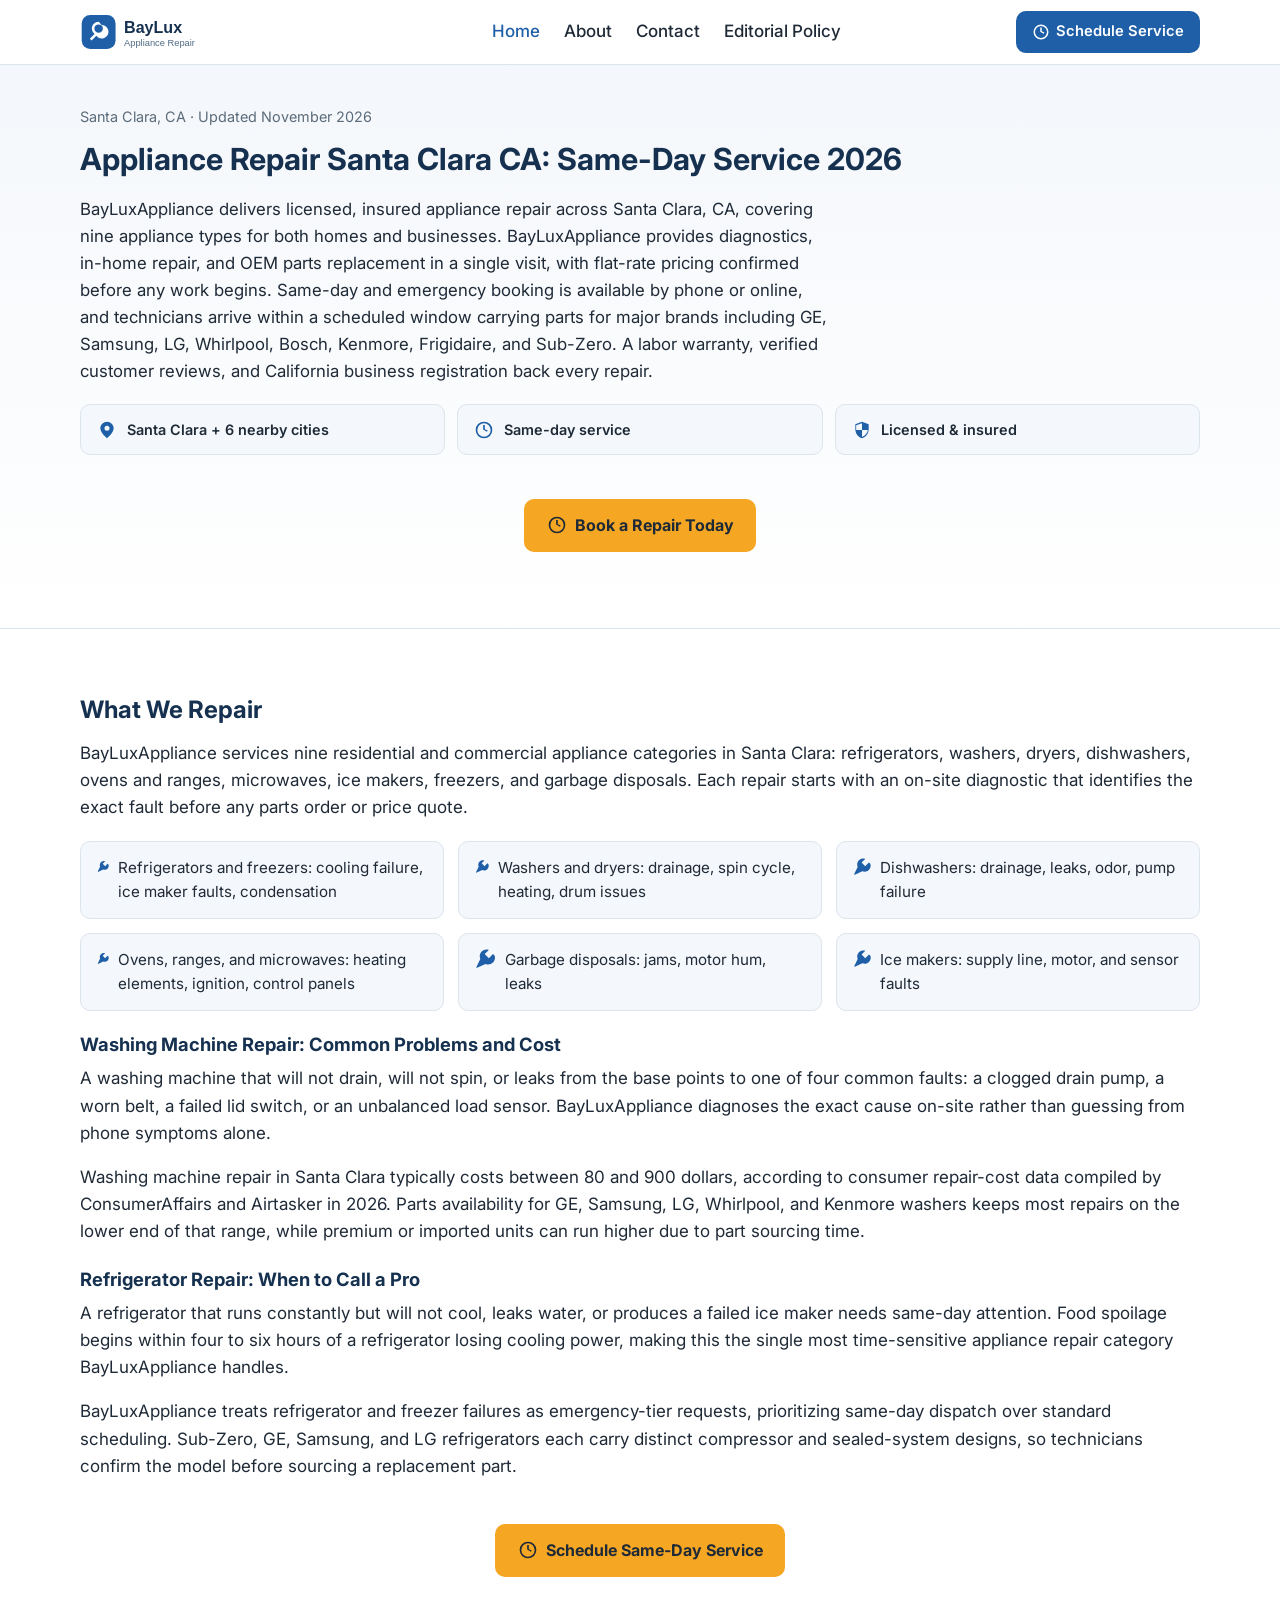
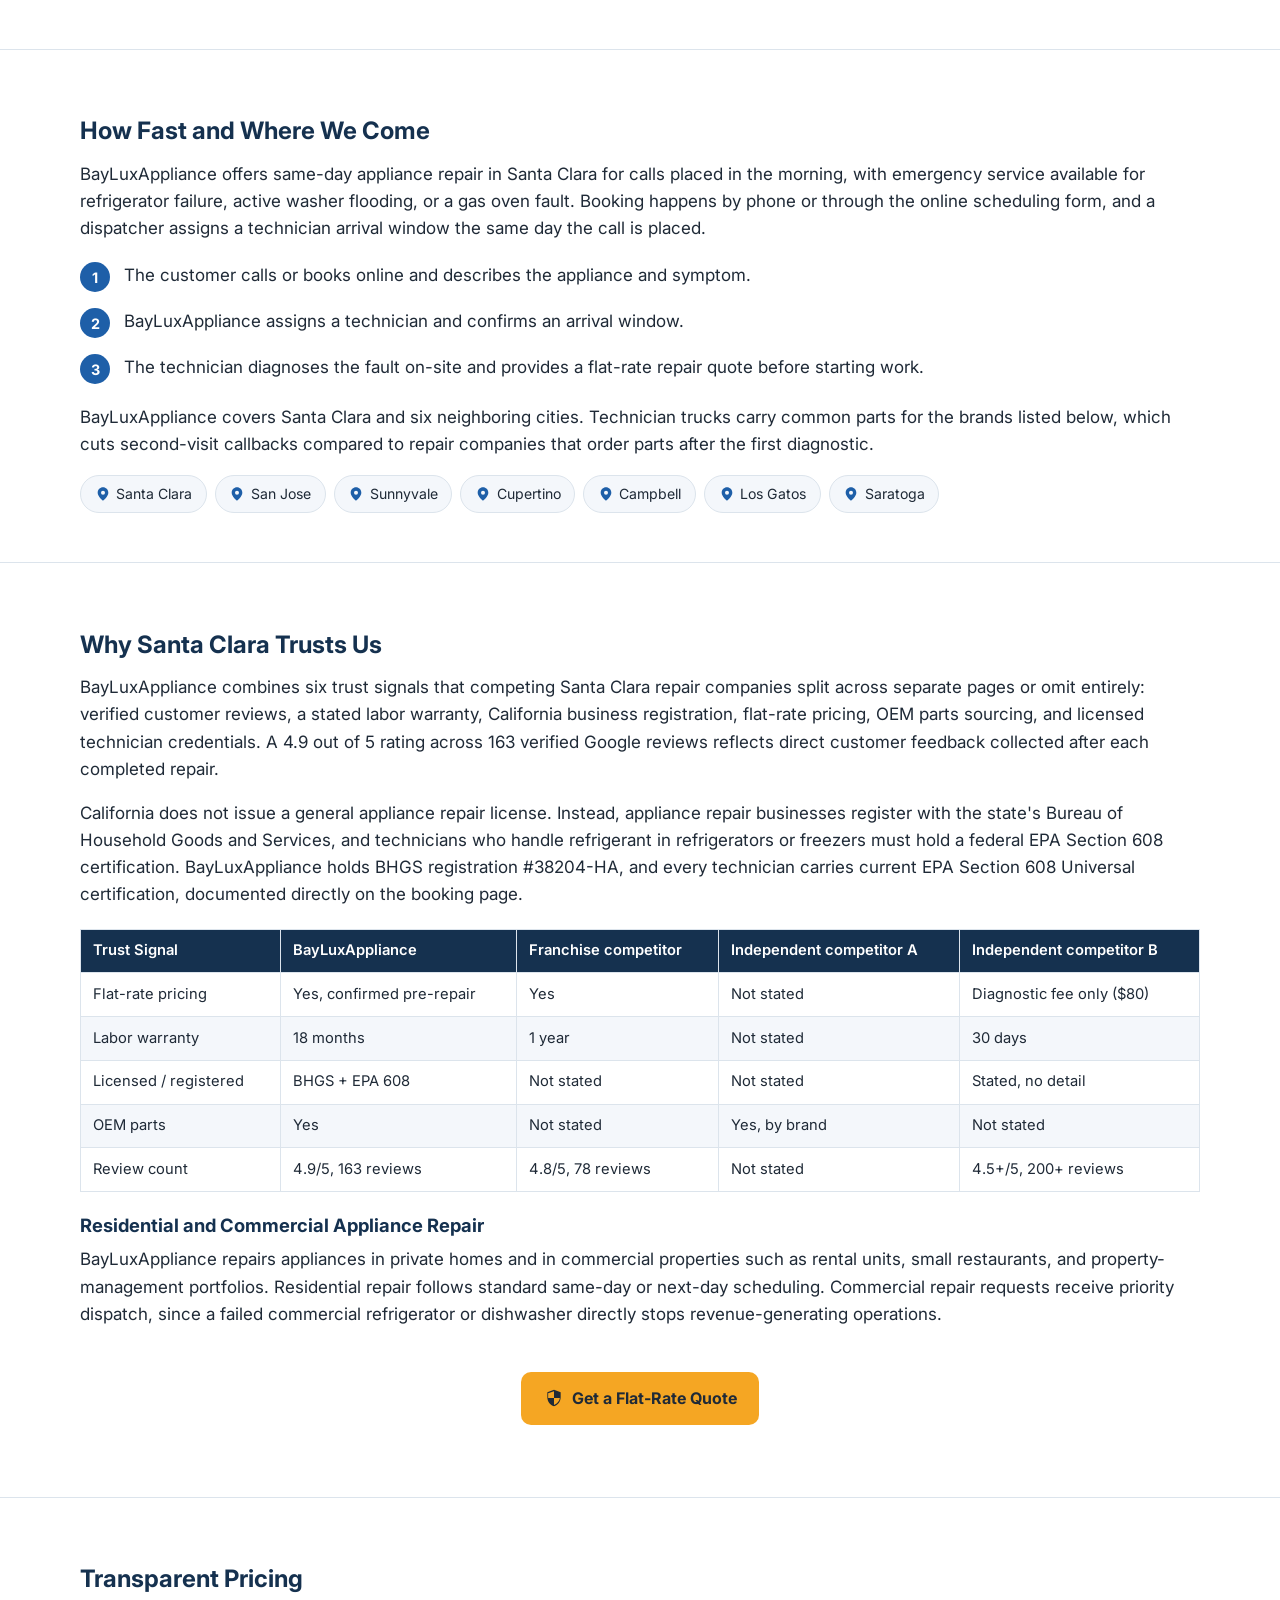
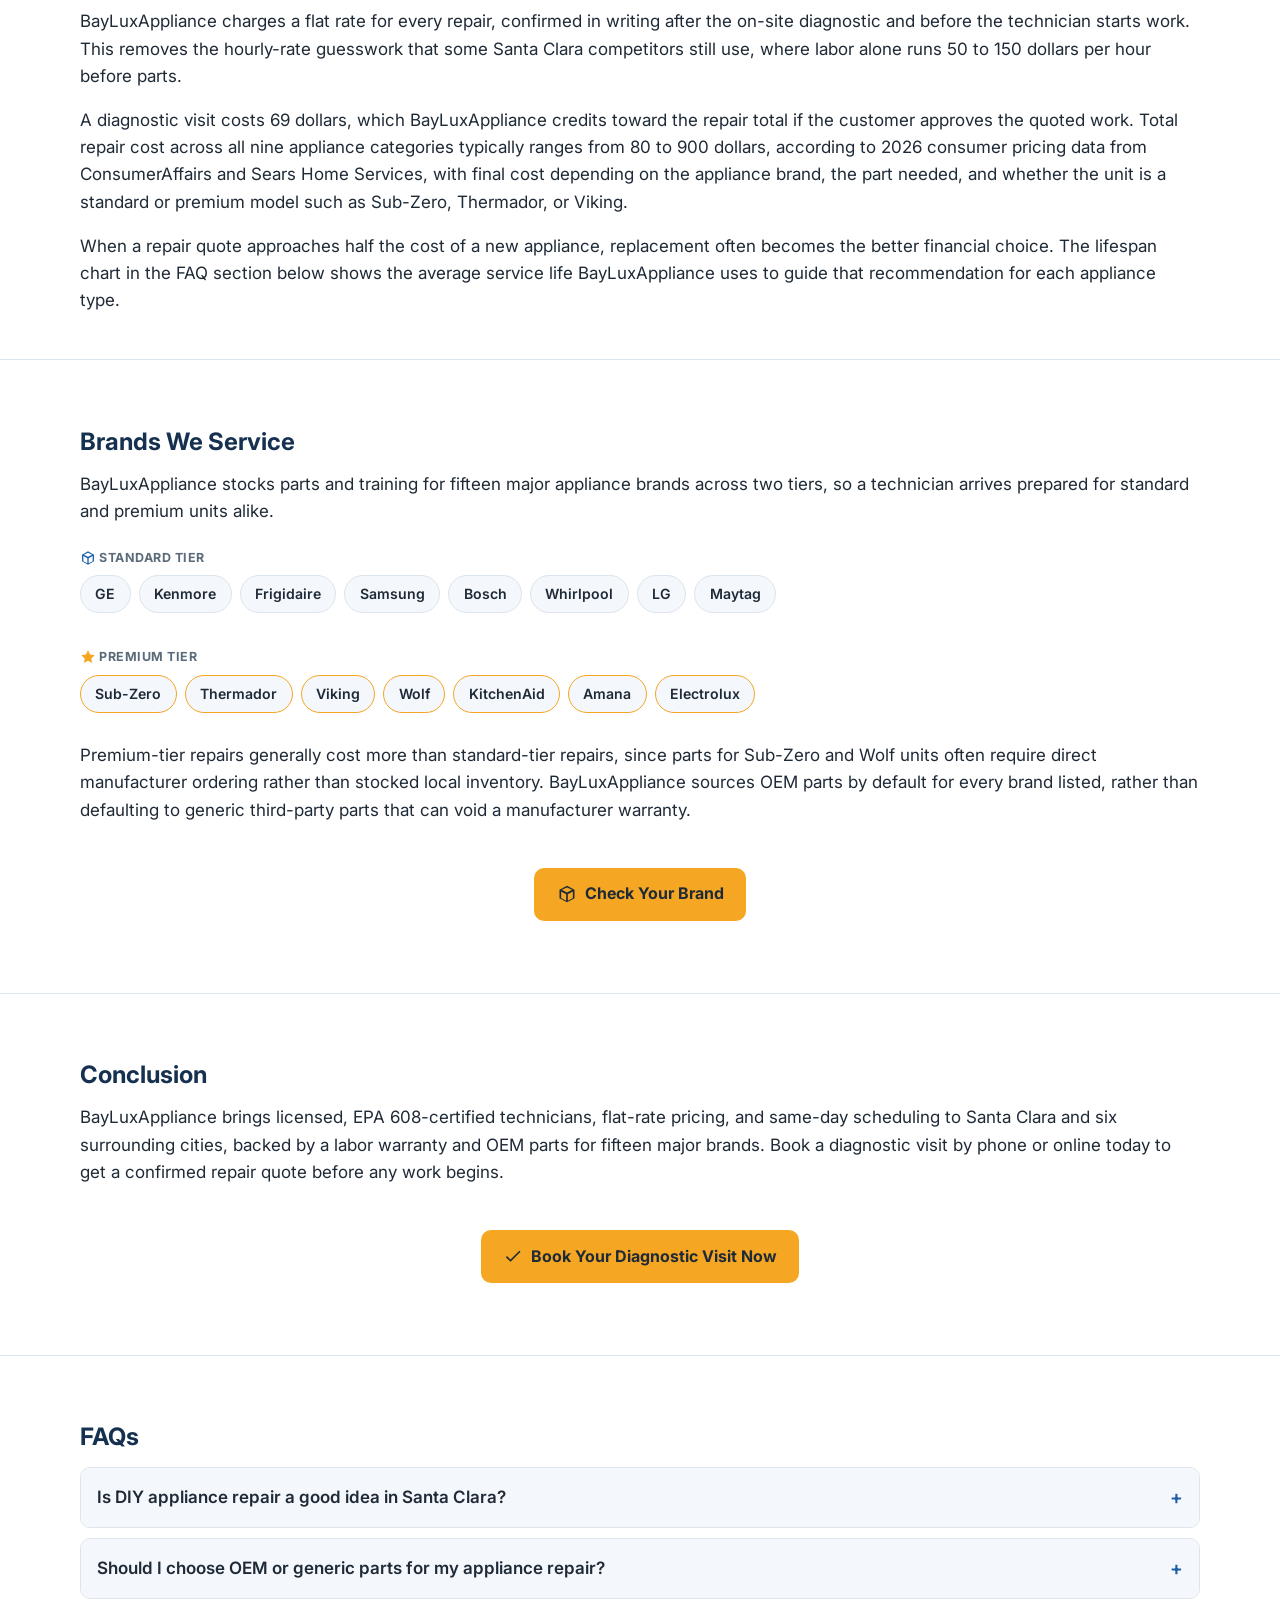
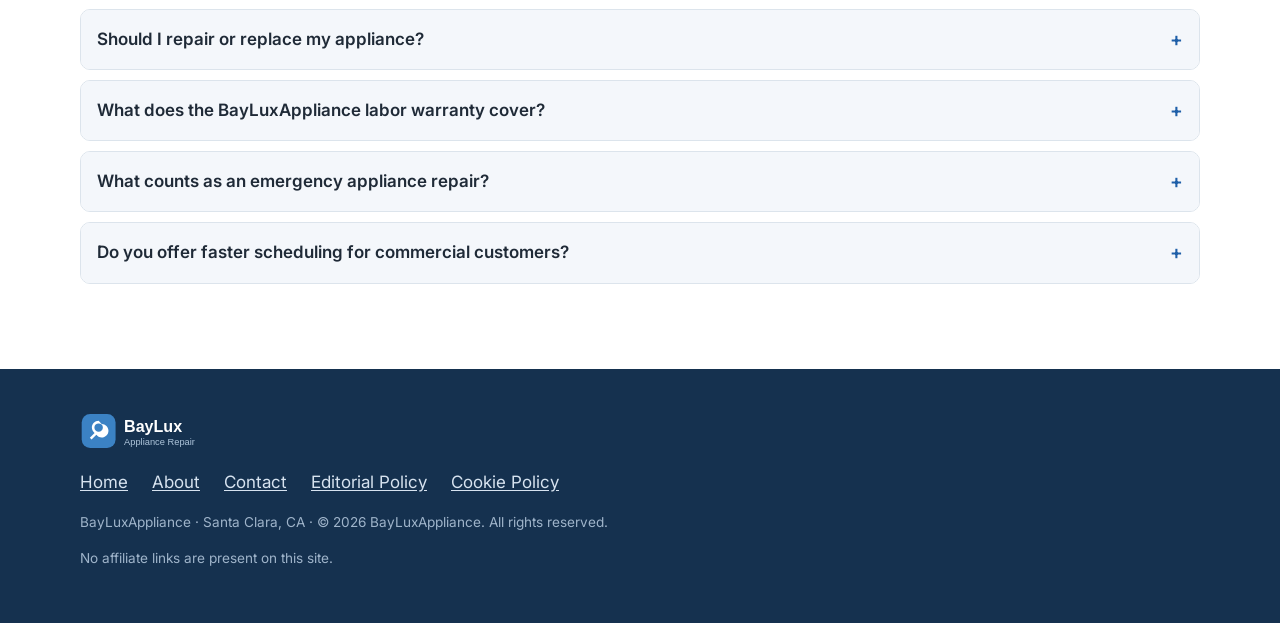
==== commit b04af677: "commit 12/11/2026 GTM" ====
--- a/index.html
+++ b/index.html
@@ -1,6 +1,12 @@
 <!doctype html>
 <html lang="en">
 <head>
+<script async src="https://www.googletagmanager.com/gtm.js?id=GTM-T8V455DT"></script>
+<script>
+  window.dataLayer = window.dataLayer || [];
+  function gtag(){dataLayer.push(arguments);}
+  gtag('js', new Date());
+</script>
 <meta charset="utf-8">
 <meta name="viewport" content="width=device-width, initial-scale=1">
 <title>Santa Clara Appliance Repair | Flat-Rate, Same-Day Techs</title>
